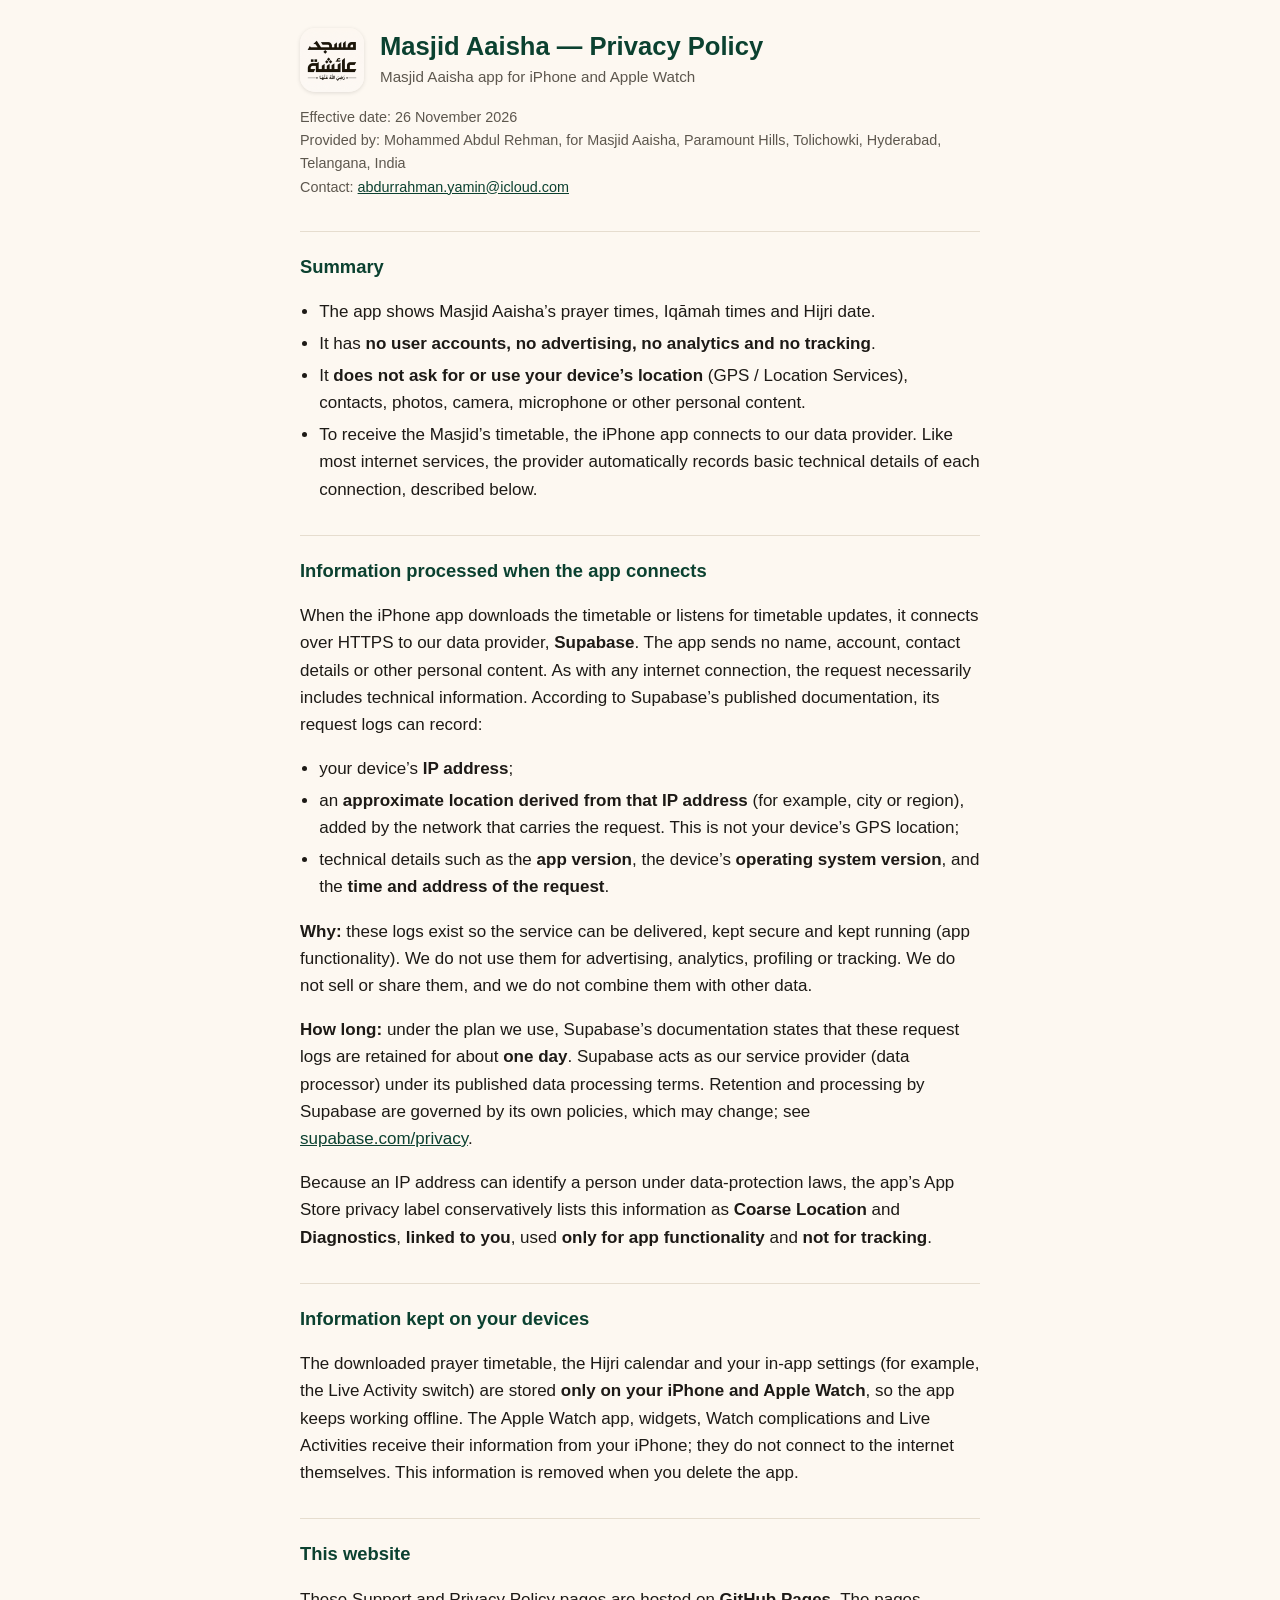
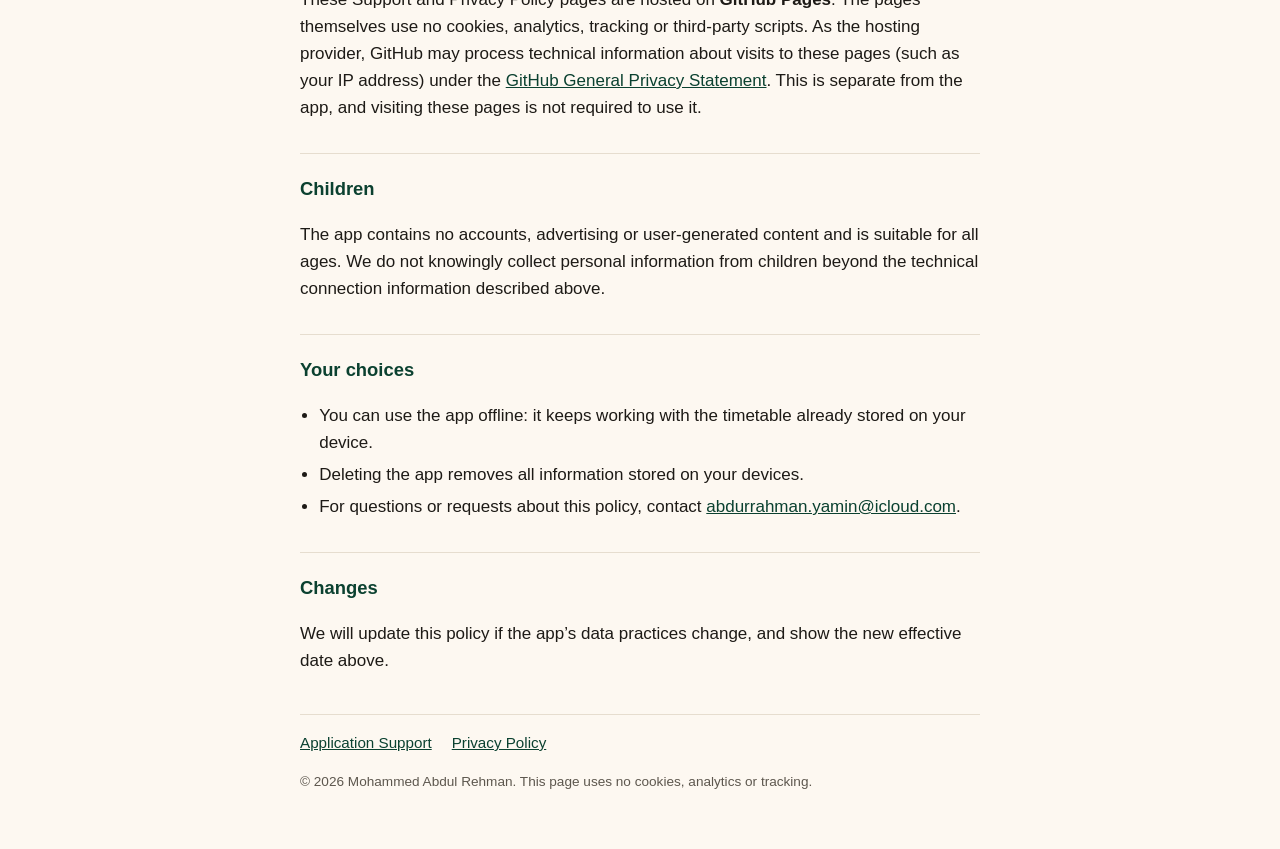
==== privacy.html @ ed0b7693 "Publish Masjid Aaisha support and privacy policy pages Co-Authored-By: Claude Opus 5.5 <noreply@anth" ====
<!doctype html>
<html lang="en">
<head>
<meta charset="utf-8">
<meta name="viewport" content="width=device-width, initial-scale=1">
<title>Masjid Aaisha — Privacy Policy</title>
<meta name="description" content="Privacy Policy for the Masjid Aaisha app for iPhone and Apple Watch.">
<link rel="stylesheet" href="style.css">
</head>
<body>
<main>
<header>
  <img src="app-icon.png" alt="Masjid Aaisha app icon">
  <div>
    <h1>Masjid Aaisha — Privacy Policy</h1>
    <p class="sub">Masjid Aaisha app for iPhone and Apple Watch</p>
  </div>
</header>
<p class="meta">Effective date: 26 November 2026<br>
Provided by: Mohammed Abdul Rehman, for Masjid Aaisha, Paramount Hills, Tolichowki, Hyderabad, Telangana, India<br>
Contact: <a href="mailto:abdurrahman.yamin@icloud.com">abdurrahman.yamin@icloud.com</a></p>

<h2>Summary</h2>
<ul>
  <li>The app shows Masjid Aaisha’s prayer times, Iqāmah times and Hijri date.</li>
  <li>It has <strong>no user accounts, no advertising, no analytics and no tracking</strong>.</li>
  <li>It <strong>does not ask for or use your device’s location</strong> (GPS / Location Services), contacts, photos, camera, microphone or other personal content.</li>
  <li>To receive the Masjid’s timetable, the iPhone app connects to our data provider. Like most internet services, the provider automatically records basic technical details of each connection, described below.</li>
</ul>

<h2>Information processed when the app connects</h2>
<p>When the iPhone app downloads the timetable or listens for timetable updates, it connects over HTTPS to our data provider, <strong>Supabase</strong>. The app sends no name, account, contact details or other personal content. As with any internet connection, the request necessarily includes technical information. According to Supabase’s published documentation, its request logs can record:</p>
<ul>
  <li>your device’s <strong>IP address</strong>;</li>
  <li>an <strong>approximate location derived from that IP address</strong> (for example, city or region), added by the network that carries the request. This is not your device’s GPS location;</li>
  <li>technical details such as the <strong>app version</strong>, the device’s <strong>operating system version</strong>, and the <strong>time and address of the request</strong>.</li>
</ul>
<p><strong>Why:</strong> these logs exist so the service can be delivered, kept secure and kept running (app functionality). We do not use them for advertising, analytics, profiling or tracking. We do not sell or share them, and we do not combine them with other data.</p>
<p><strong>How long:</strong> under the plan we use, Supabase’s documentation states that these request logs are retained for about <strong>one day</strong>. Supabase acts as our service provider (data processor) under its published data processing terms. Retention and processing by Supabase are governed by its own policies, which may change; see <a href="https://supabase.com/privacy">supabase.com/privacy</a>.</p>
<p>Because an IP address can identify a person under data-protection laws, the app’s App Store privacy label conservatively lists this information as <strong>Coarse Location</strong> and <strong>Diagnostics</strong>, <strong>linked to you</strong>, used <strong>only for app functionality</strong> and <strong>not for tracking</strong>.</p>

<h2>Information kept on your devices</h2>
<p>The downloaded prayer timetable, the Hijri calendar and your in-app settings (for example, the Live Activity switch) are stored <strong>only on your iPhone and Apple Watch</strong>, so the app keeps working offline. The Apple Watch app, widgets, Watch complications and Live Activities receive their information from your iPhone; they do not connect to the internet themselves. This information is removed when you delete the app.</p>

<h2>This website</h2>
<p>These Support and Privacy Policy pages are hosted on <strong>GitHub Pages</strong>. The pages themselves use no cookies, analytics, tracking or third-party scripts. As the hosting provider, GitHub may process technical information about visits to these pages (such as your IP address) under the <a href="https://docs.github.com/en/site-policy/privacy-policies/github-general-privacy-statement">GitHub General Privacy Statement</a>. This is separate from the app, and visiting these pages is not required to use it.</p>

<h2>Children</h2>
<p>The app contains no accounts, advertising or user-generated content and is suitable for all ages. We do not knowingly collect personal information from children beyond the technical connection information described above.</p>

<h2>Your choices</h2>
<ul>
  <li>You can use the app offline: it keeps working with the timetable already stored on your device.</li>
  <li>Deleting the app removes all information stored on your devices.</li>
  <li>For questions or requests about this policy, contact <a href="mailto:abdurrahman.yamin@icloud.com">abdurrahman.yamin@icloud.com</a>.</li>
</ul>

<h2>Changes</h2>
<p>We will update this policy if the app’s data practices change, and show the new effective date above.</p>

<nav><a href="index.html">Application Support</a><a href="privacy.html">Privacy Policy</a></nav>
<footer>© 2026 Mohammed Abdul Rehman. This page uses no cookies, analytics or tracking.</footer>
</main>
</body>
</html>
---- style.css ----
:root { --ivory:#fdf8f1; --ink:#1d1a16; --muted:#5d574e; --emerald:#0b4130; --gold:#a8812f; --line:#e6ddcf; }
* { box-sizing: border-box; }
html { -webkit-text-size-adjust: 100%; }
body { margin: 0; background: var(--ivory); color: var(--ink);
  font: 17px/1.6 -apple-system, BlinkMacSystemFont, "Segoe UI", Roboto, "Helvetica Neue", Arial, sans-serif; }
main { max-width: 720px; margin: 0 auto; padding: 28px 20px 56px; }
header { display: flex; align-items: center; gap: 16px; margin-bottom: 8px; }
header img { width: 64px; height: 64px; border-radius: 15px; box-shadow: 0 1px 4px rgba(0,0,0,.12); }
h1 { font-size: 1.6rem; line-height: 1.25; margin: 0; color: var(--emerald); }
.sub { margin: 2px 0 0; color: var(--muted); font-size: .95rem; }
h2 { font-size: 1.15rem; margin: 2rem 0 .5rem; color: var(--emerald); border-top: 1px solid var(--line); padding-top: 1.25rem; }
p, li { color: var(--ink); }
ul { padding-left: 1.2rem; }
li { margin: .3rem 0; }
.meta { color: var(--muted); font-size: .9rem; }
a { color: var(--emerald); }
nav { margin-top: 2.5rem; padding-top: 1rem; border-top: 1px solid var(--line); font-size: .95rem; }
nav a { margin-right: 1.25rem; }
footer { margin-top: 1rem; color: var(--muted); font-size: .85rem; }
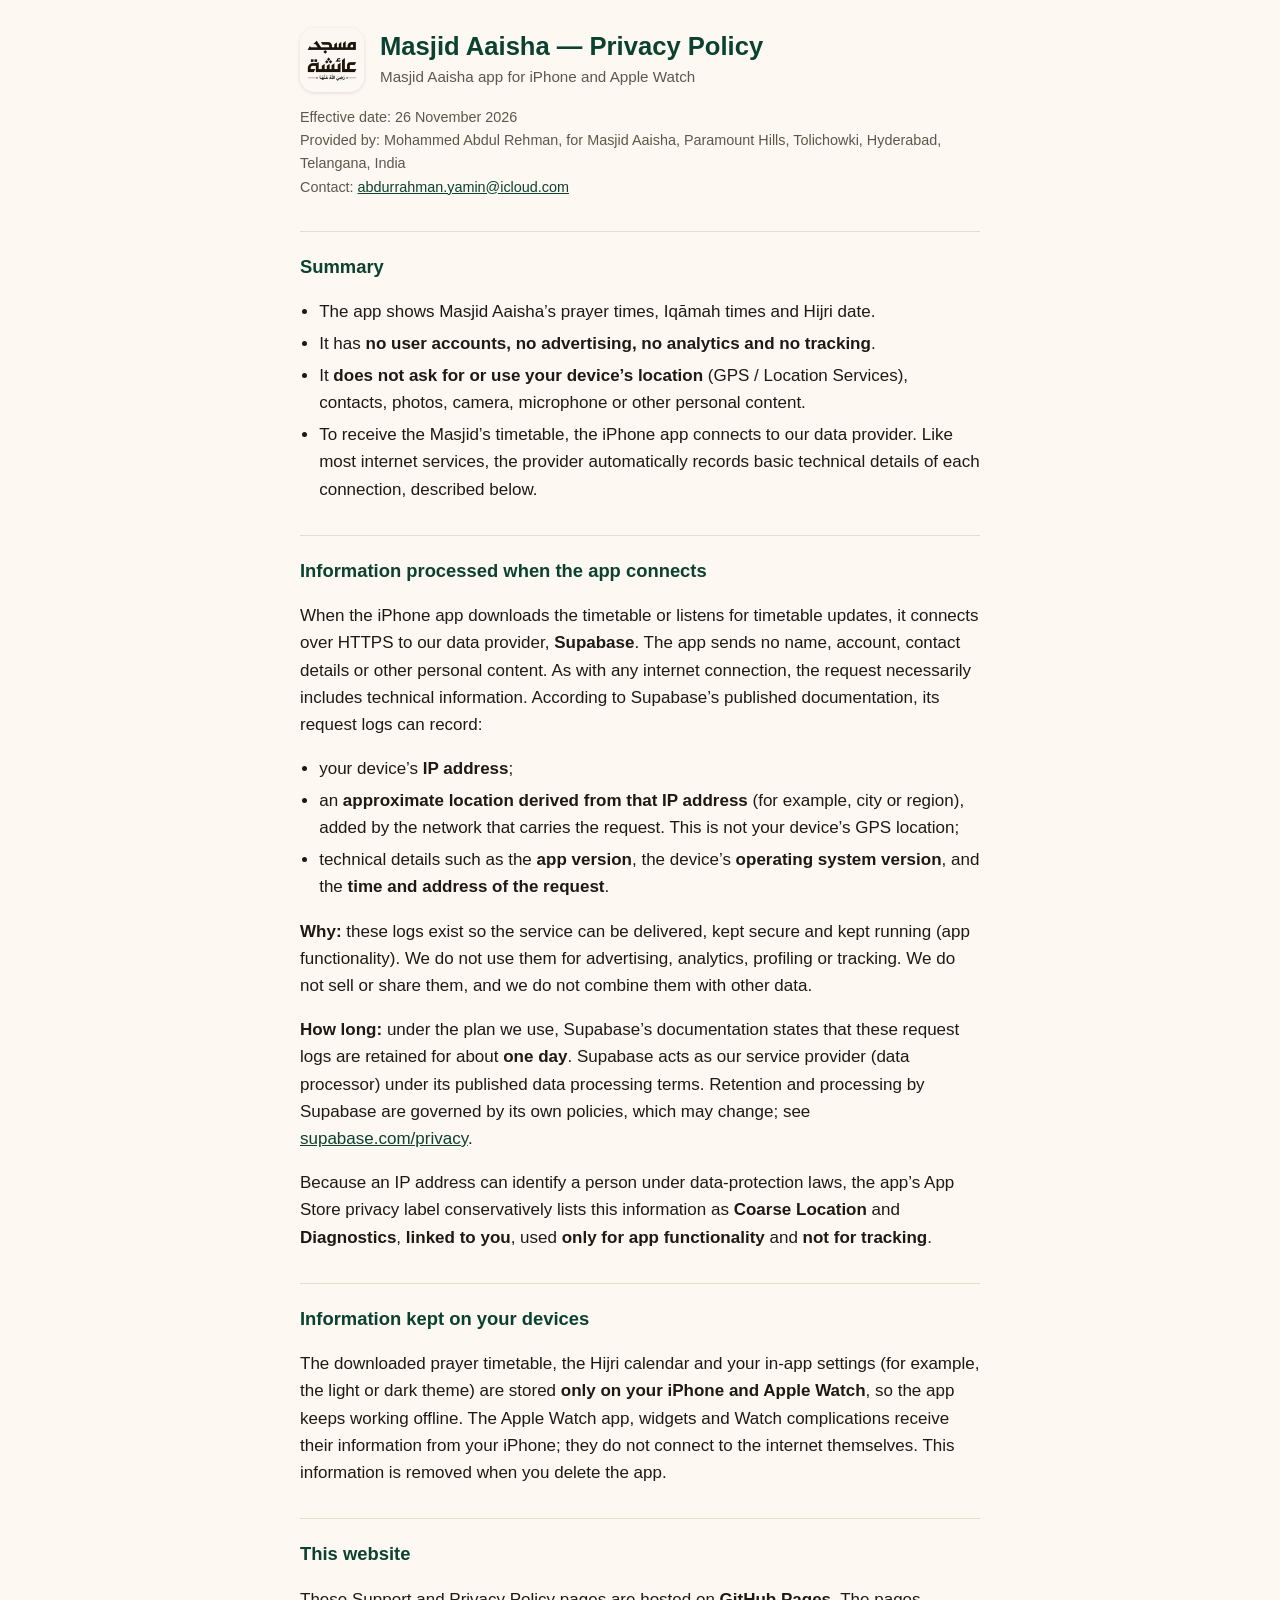
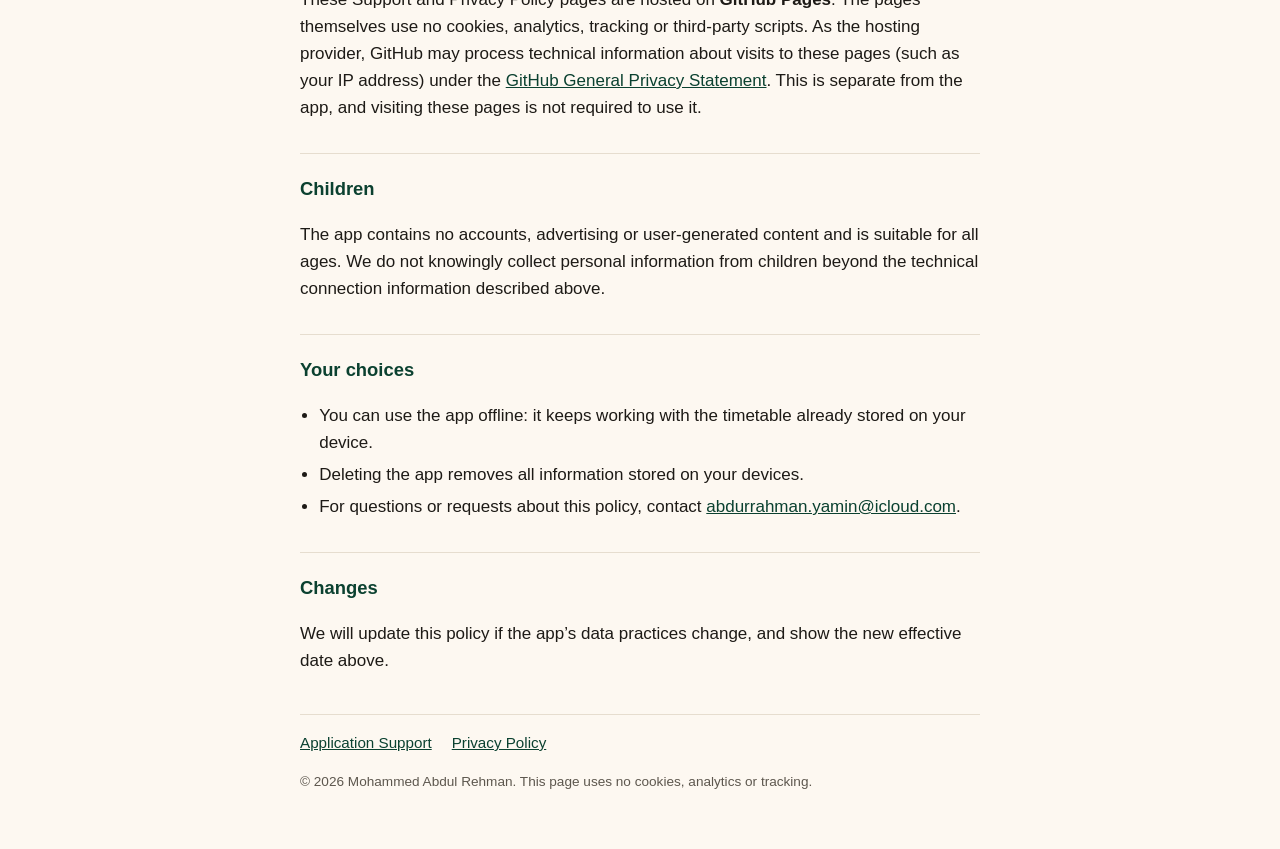
==== commit ea638d36: "Remove the discontinued Live Prayer Activity from the Support and Privacy Policy pages The app no lo" ====
--- a/privacy.html
+++ b/privacy.html
@@ -40,7 +40,7 @@
 <p>Because an IP address can identify a person under data-protection laws, the app’s App Store privacy label conservatively lists this information as <strong>Coarse Location</strong> and <strong>Diagnostics</strong>, <strong>linked to you</strong>, used <strong>only for app functionality</strong> and <strong>not for tracking</strong>.</p>
 
 <h2>Information kept on your devices</h2>
-<p>The downloaded prayer timetable, the Hijri calendar and your in-app settings (for example, the Live Activity switch) are stored <strong>only on your iPhone and Apple Watch</strong>, so the app keeps working offline. The Apple Watch app, widgets, Watch complications and Live Activities receive their information from your iPhone; they do not connect to the internet themselves. This information is removed when you delete the app.</p>
+<p>The downloaded prayer timetable, the Hijri calendar and your in-app settings (for example, the light or dark theme) are stored <strong>only on your iPhone and Apple Watch</strong>, so the app keeps working offline. The Apple Watch app, widgets and Watch complications receive their information from your iPhone; they do not connect to the internet themselves. This information is removed when you delete the app.</p>
 
 <h2>This website</h2>
 <p>These Support and Privacy Policy pages are hosted on <strong>GitHub Pages</strong>. The pages themselves use no cookies, analytics, tracking or third-party scripts. As the hosting provider, GitHub may process technical information about visits to these pages (such as your IP address) under the <a href="https://docs.github.com/en/site-policy/privacy-policies/github-general-privacy-statement">GitHub General Privacy Statement</a>. This is separate from the app, and visiting these pages is not required to use it.</p>
